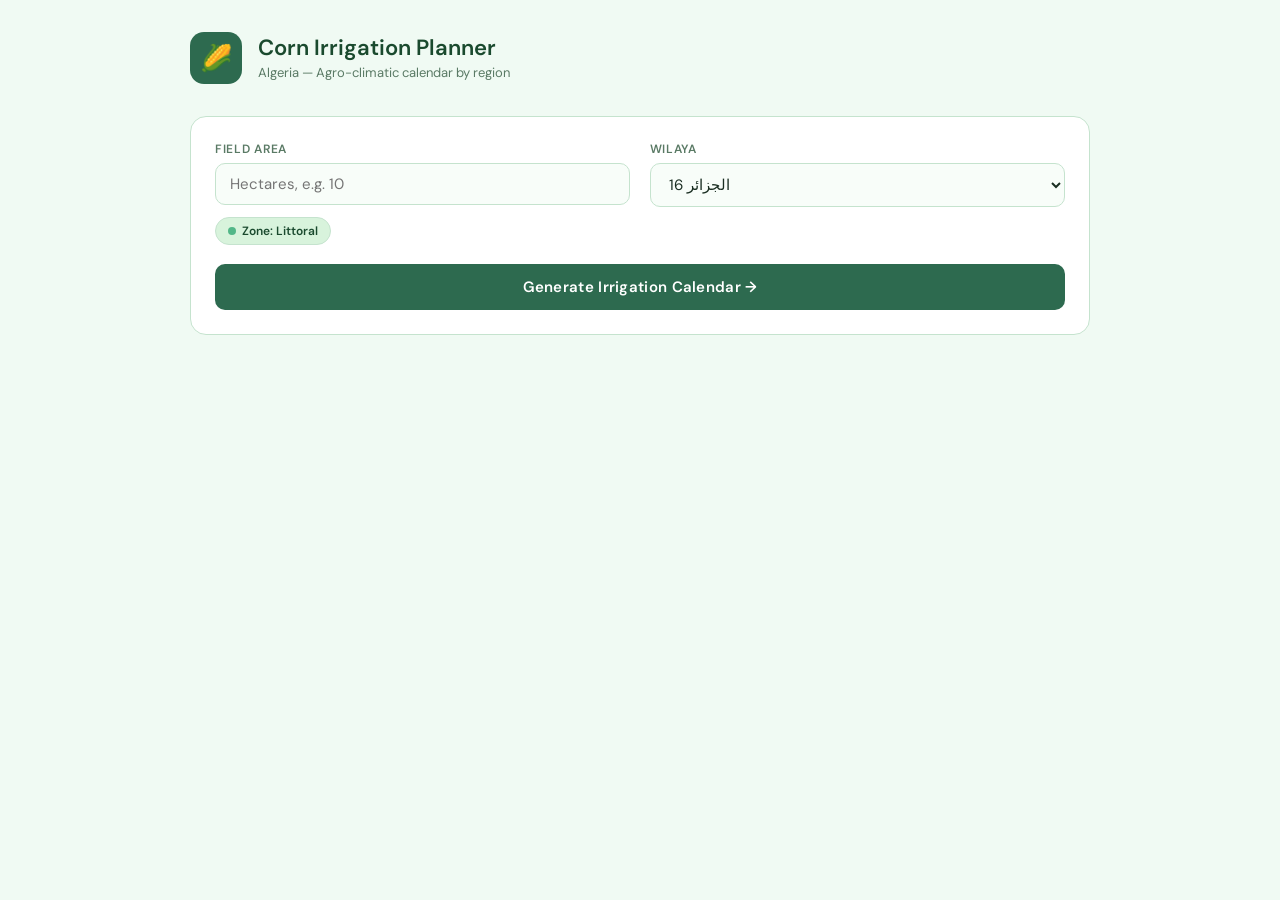
==== agriwebsite/index.html @ 546eb330 "Add files via upload" ====
<!DOCTYPE html>
<html lang="en">
<head>
<meta charset="UTF-8">
<meta name="viewport" content="width=device-width, initial-scale=1.0">
<title>Corn Irrigation Planner – Algeria</title>
<link rel="stylesheet" href="style.css">
</head>
<body>

<div class="wrapper">
  <div class="hero">
    <div class="hero-icon">🌽</div>
    <div>
      <h1>Corn Irrigation Planner</h1>
      <p>Algeria — Agro-climatic calendar by region</p>
    </div>
  </div>

  <div class="card">
    <div class="fields">
      <div class="field">
        <label>Field area</label>
        <input id="area" type="number" placeholder="Hectares, e.g. 10" min="0.1" step="0.1">
      </div>
      <div class="field">
        <label>Wilaya</label>
        <select id="wilaya">
          <option value="01">01 أدرار</option>
          <option value="02">02 الشلف</option>
          <option value="03">03 الأغواط</option>
          <option value="04">04 أم البواقي</option>
          <option value="05">05 باتنة</option>
          <option value="06">06 بجاية</option>
          <option value="07">07 بسكرة</option>
          <option value="08">08 بشار</option>
          <option value="09">09 البليدة</option>
          <option value="10">10 البويرة</option>
          <option value="11">11 تمنراست</option>
          <option value="12">12 تبسة</option>
          <option value="13">13 تلمسان</option>
          <option value="14">14 تيارت</option>
          <option value="15">15 تيزي وزو</option>
          <option value="16" selected>16 الجزائر</option>
          <option value="17">17 الجلفة</option>
          <option value="18">18 جيجل</option>
          <option value="19">19 سطيف</option>
          <option value="20">20 سعيدة</option>
          <option value="21">21 سكيكدة</option>
          <option value="22">22 سيدي بلعباس</option>
          <option value="23">23 عنابة</option>
          <option value="24">24 قالمة</option>
          <option value="25">25 قسنطينة</option>
          <option value="26">26 المدية</option>
          <option value="27">27 مستغانم</option>
          <option value="28">28 المسيلة</option>
          <option value="29">29 معسكر</option>
          <option value="30">30 ورقلة</option>
          <option value="31">31 وهران</option>
          <option value="32">32 البيض</option>
          <option value="33">33 إليزي</option>
          <option value="34">34 برج بوعريريج</option>
          <option value="35">35 بومرداس</option>
          <option value="36">36 الطارف</option>
          <option value="37">37 تندوف</option>
          <option value="38">38 تيسمسيلت</option>
          <option value="39">39 الوادي</option>
          <option value="40">40 خنشلة</option>
          <option value="41">41 سوق أهراس</option>
          <option value="42">42 تيبازة</option>
          <option value="43">43 ميلة</option>
          <option value="44">44 عين الدفلى</option>
          <option value="45">45 النعامة</option>
          <option value="46">46 عين تموشنت</option>
          <option value="47">47 غرداية</option>
          <option value="48">48 غليزان</option>
          <option value="49">49 تيميمون</option>
          <option value="50">50 برج باجي مختار</option>
          <option value="51">51 أولاد جلال</option>
          <option value="52">52 بني عباس</option>
          <option value="53">53 عين صالح</option>
          <option value="54">54 عين قزام</option>
          <option value="55">55 تقرت</option>
          <option value="56">56 جانت</option>
          <option value="57">57 المغير</option>
          <option value="58">58 المنيعة</option>
          <option value="59">59 آفلو</option>
          <option value="60">60 بريكة</option>
          <option value="61">61 القنطرة</option>
          <option value="62">62 بير العاتر</option>
          <option value="63">63 العريشة</option>
          <option value="64">64 قصر الشلالة</option>
          <option value="65">65 عين وسارة</option>
          <option value="66">66 مسعد</option>
          <option value="67">67 قصر البخاري</option>
          <option value="68">68 بوسعادة</option>
          <option value="69">69 الأبيض سيدي الشيخ</option>
        </select>
      </div>
    </div>
    <div id="zone-display"></div>
    <div id="error-msg" class="error"></div>
    <button class="btn" onclick="calculateCalendar()">Generate Irrigation Calendar →</button>
  </div>

  <div id="output">
    <div class="card">
      <div class="result-header">
        <div class="result-title" id="result-title"></div>
        <div class="result-meta" id="result-meta"></div>
      </div>
      <div class="summary-grid" id="summary-grid"></div>
      <div style="overflow-x:auto;">
        <table>
          <thead>
            <tr>
              <th>Month</th>
              <th>ETc (mm/month)</th>
              <th>Net Need (mm)</th>
              <th>Water / Month (m³)</th>
              <th>Irrigations</th>
              <th>Per Irrigation (m³)</th>
              <th>Volume Bar</th>
            </tr>
          </thead>
          <tbody id="tbody"></tbody>
        </table>
      </div>
    </div>
  </div>
</div>

<script src="script.js"></script>
</body>
</html>
---- agriwebsite/style.css ----
@import url('https://fonts.googleapis.com/css2?family=DM+Sans:wght@400;500;600&family=DM+Mono:wght@400;500&display=swap');

*, *::before, *::after {
  box-sizing: border-box;
  margin: 0;
  padding: 0;
}

:root {
  --green-dark:  #1a4a2e;
  --green-mid:   #2d6a4f;
  --green-light: #52b788;
  --green-pale:  #d8f3dc;
  --bg:          #f0faf3;
  --card:        #ffffff;
  --text:        #1a2e22;
  --muted:       #5a7a65;
  --border:      #c5e3ce;
  --font:        'DM Sans', sans-serif;
  --mono:        'DM Mono', monospace;
}

body {
  font-family: var(--font);
  background: var(--bg);
  color: var(--text);
  padding: 2rem 1rem;
  min-height: 100vh;
}

.wrapper {
  max-width: 900px;
  margin: 0 auto;
}

/* ── Hero ─────────────────────────────────── */
.hero {
  display: flex;
  align-items: center;
  gap: 16px;
  margin-bottom: 2rem;
}

.hero-icon {
  width: 52px;
  height: 52px;
  background: var(--green-mid);
  border-radius: 14px;
  display: flex;
  align-items: center;
  justify-content: center;
  font-size: 26px;
  flex-shrink: 0;
}

.hero h1 {
  font-size: 22px;
  font-weight: 600;
  color: var(--green-dark);
  line-height: 1.2;
}

.hero p {
  font-size: 13px;
  color: var(--muted);
  margin-top: 3px;
}

/* ── Card ─────────────────────────────────── */
.card {
  background: var(--card);
  border: 1px solid var(--border);
  border-radius: 16px;
  padding: 1.5rem;
  margin-bottom: 1.5rem;
}

/* ── Form fields ──────────────────────────── */
.fields {
  display: grid;
  grid-template-columns: 1fr 1fr;
  gap: 1.2rem;
}

@media (max-width: 580px) {
  .fields { grid-template-columns: 1fr; }
}

.field label {
  display: block;
  font-size: 12px;
  font-weight: 600;
  color: var(--muted);
  text-transform: uppercase;
  letter-spacing: 0.06em;
  margin-bottom: 6px;
}

.field input,
.field select {
  width: 100%;
  padding: 10px 14px;
  font-family: var(--font);
  font-size: 15px;
  border: 1.5px solid var(--border);
  border-radius: 10px;
  background: #f8fdf9;
  color: var(--text);
  outline: none;
  transition: border-color 0.18s, box-shadow 0.18s;
}

.field input:focus,
.field select:focus {
  border-color: var(--green-light);
  box-shadow: 0 0 0 3px rgba(82, 183, 136, 0.18);
}

/* ── Zone badge ───────────────────────────── */
.zone-badge {
  display: inline-flex;
  align-items: center;
  gap: 6px;
  padding: 5px 12px;
  border-radius: 20px;
  font-size: 12px;
  font-weight: 600;
  background: var(--green-pale);
  color: var(--green-dark);
  margin-top: 10px;
  border: 1px solid var(--border);
}

.zone-dot {
  width: 8px;
  height: 8px;
  border-radius: 50%;
  background: var(--green-light);
}

/* ── Error message ────────────────────────── */
.error {
  background: #fff3f3;
  border: 1px solid #fcc;
  color: #c0392b;
  padding: 10px 14px;
  border-radius: 8px;
  font-size: 13px;
  margin-top: 0.8rem;
  display: none;
}

/* ── Button ───────────────────────────────── */
.btn {
  width: 100%;
  padding: 13px;
  margin-top: 1.2rem;
  background: var(--green-mid);
  color: white;
  border: none;
  border-radius: 10px;
  font-family: var(--font);
  font-size: 15px;
  font-weight: 600;
  cursor: pointer;
  letter-spacing: 0.02em;
  transition: background 0.18s, transform 0.1s;
}

.btn:hover  { background: var(--green-dark); }
.btn:active { transform: scale(0.98); }

/* ── Result header ────────────────────────── */
.result-header {
  display: flex;
  align-items: center;
  justify-content: space-between;
  flex-wrap: wrap;
  gap: 8px;
  margin-bottom: 1.2rem;
}

.result-title {
  font-size: 15px;
  font-weight: 600;
  color: var(--green-dark);
}

.result-meta {
  font-size: 12px;
  color: var(--muted);
}

/* ── Summary stat cards ───────────────────── */
.summary-grid {
  display: grid;
  grid-template-columns: repeat(3, 1fr);
  gap: 10px;
  margin-bottom: 1.4rem;
}

@media (max-width: 480px) {
  .summary-grid { grid-template-columns: 1fr 1fr; }
}

.stat {
  background: #f0faf3;
  border: 1px solid var(--border);
  border-radius: 10px;
  padding: 12px 14px;
}

.stat-label {
  font-size: 11px;
  font-weight: 600;
  color: var(--muted);
  text-transform: uppercase;
  letter-spacing: 0.05em;
}

.stat-value {
  font-size: 20px;
  font-weight: 600;
  color: var(--green-dark);
  margin-top: 3px;
  font-family: var(--mono);
}

.stat-unit {
  font-size: 11px;
  color: var(--muted);
}

/* ── Table ────────────────────────────────── */
table {
  width: 100%;
  border-collapse: collapse;
  font-size: 14px;
}

thead tr {
  background: var(--green-dark);
}

thead th {
  padding: 10px 12px;
  text-align: left;
  color: white;
  font-weight: 500;
  font-size: 12px;
  text-transform: uppercase;
  letter-spacing: 0.06em;
}

tbody tr {
  border-bottom: 1px solid var(--border);
  transition: background 0.12s;
}

tbody tr:hover { background: #f5fcf7; }

tbody td {
  padding: 11px 12px;
  color: var(--text);
}

.td-num {
  font-family: var(--mono);
  font-size: 13px;
}

.month-name {
  font-weight: 600;
  color: var(--green-dark);
}

/* ── Badges ───────────────────────────────── */
.badge-no {
  display: inline-block;
  font-size: 11px;
  padding: 2px 8px;
  background: #f0faf3;
  color: var(--muted);
  border-radius: 20px;
  border: 1px solid var(--border);
}

.badge-irr {
  display: inline-block;
  font-size: 11px;
  padding: 2px 8px;
  background: var(--green-pale);
  color: var(--green-dark);
  border-radius: 20px;
  border: 1px solid #a8d5b5;
  font-weight: 600;
}

/* ── Volume bar ───────────────────────────── */
.bar-wrap {
  display: flex;
  align-items: center;
  gap: 8px;
}

.bar-bg {
  flex: 1;
  height: 6px;
  background: var(--border);
  border-radius: 3px;
  overflow: hidden;
}

.bar-fill {
  height: 100%;
  background: var(--green-light);
  border-radius: 3px;
}

/* ── Output section hidden until calculated ─ */
#output { display: none; }
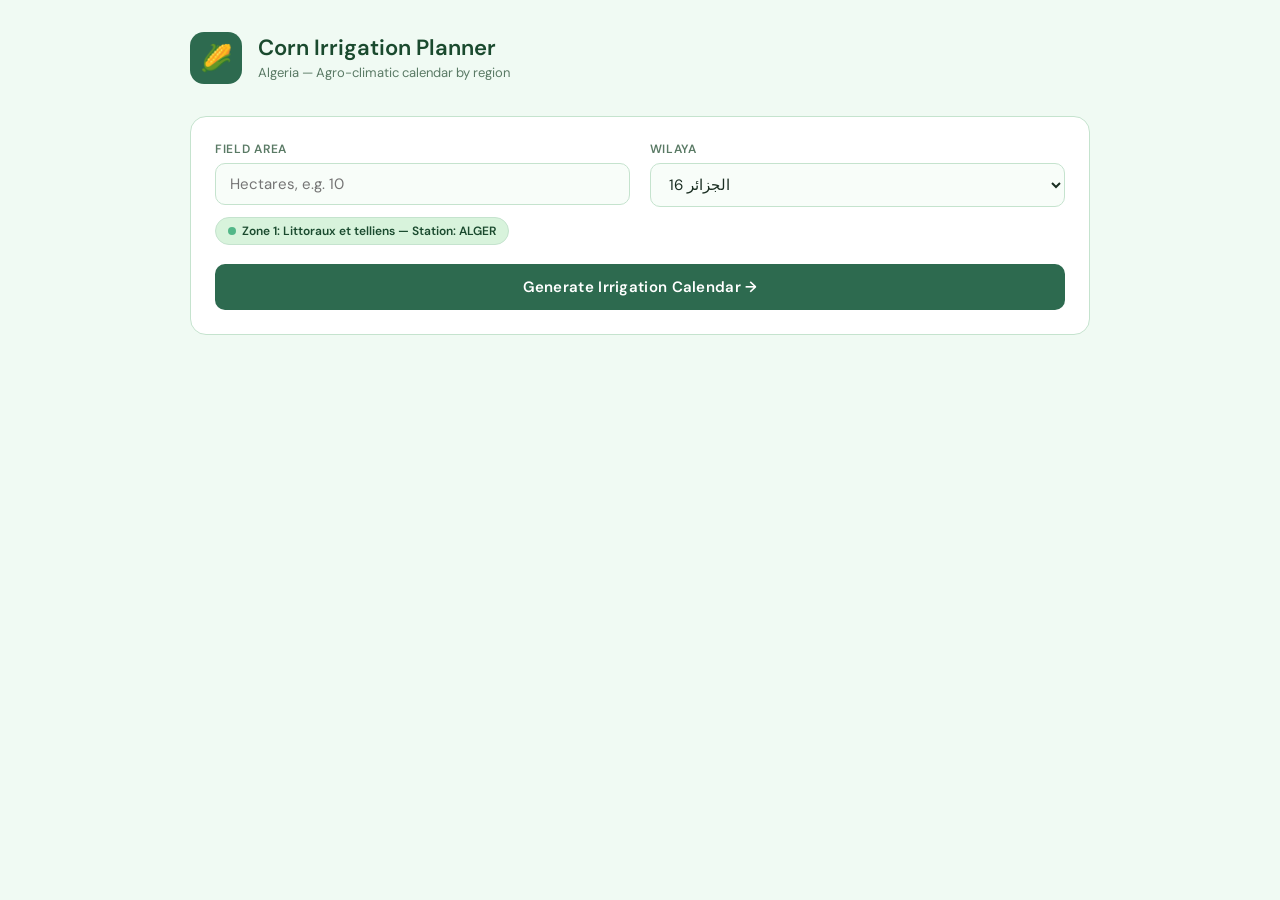
==== commit 96233dea: "Add files via upload" ====
--- a/agriwebsite/index.html
+++ b/agriwebsite/index.html
@@ -26,75 +26,33 @@
       <div class="field">
         <label>Wilaya</label>
         <select id="wilaya">
-          <option value="01">01 أدرار</option>
-          <option value="02">02 الشلف</option>
-          <option value="03">03 الأغواط</option>
-          <option value="04">04 أم البواقي</option>
-          <option value="05">05 باتنة</option>
-          <option value="06">06 بجاية</option>
-          <option value="07">07 بسكرة</option>
-          <option value="08">08 بشار</option>
-          <option value="09">09 البليدة</option>
-          <option value="10">10 البويرة</option>
-          <option value="11">11 تمنراست</option>
-          <option value="12">12 تبسة</option>
-          <option value="13">13 تلمسان</option>
-          <option value="14">14 تيارت</option>
-          <option value="15">15 تيزي وزو</option>
-          <option value="16" selected>16 الجزائر</option>
-          <option value="17">17 الجلفة</option>
-          <option value="18">18 جيجل</option>
-          <option value="19">19 سطيف</option>
-          <option value="20">20 سعيدة</option>
-          <option value="21">21 سكيكدة</option>
-          <option value="22">22 سيدي بلعباس</option>
-          <option value="23">23 عنابة</option>
-          <option value="24">24 قالمة</option>
-          <option value="25">25 قسنطينة</option>
-          <option value="26">26 المدية</option>
-          <option value="27">27 مستغانم</option>
-          <option value="28">28 المسيلة</option>
-          <option value="29">29 معسكر</option>
-          <option value="30">30 ورقلة</option>
-          <option value="31">31 وهران</option>
-          <option value="32">32 البيض</option>
-          <option value="33">33 إليزي</option>
-          <option value="34">34 برج بوعريريج</option>
-          <option value="35">35 بومرداس</option>
-          <option value="36">36 الطارف</option>
-          <option value="37">37 تندوف</option>
-          <option value="38">38 تيسمسيلت</option>
-          <option value="39">39 الوادي</option>
-          <option value="40">40 خنشلة</option>
-          <option value="41">41 سوق أهراس</option>
-          <option value="42">42 تيبازة</option>
-          <option value="43">43 ميلة</option>
-          <option value="44">44 عين الدفلى</option>
-          <option value="45">45 النعامة</option>
-          <option value="46">46 عين تموشنت</option>
-          <option value="47">47 غرداية</option>
-          <option value="48">48 غليزان</option>
-          <option value="49">49 تيميمون</option>
-          <option value="50">50 برج باجي مختار</option>
-          <option value="51">51 أولاد جلال</option>
-          <option value="52">52 بني عباس</option>
-          <option value="53">53 عين صالح</option>
-          <option value="54">54 عين قزام</option>
-          <option value="55">55 تقرت</option>
-          <option value="56">56 جانت</option>
-          <option value="57">57 المغير</option>
-          <option value="58">58 المنيعة</option>
-          <option value="59">59 آفلو</option>
-          <option value="60">60 بريكة</option>
-          <option value="61">61 القنطرة</option>
-          <option value="62">62 بير العاتر</option>
-          <option value="63">63 العريشة</option>
-          <option value="64">64 قصر الشلالة</option>
-          <option value="65">65 عين وسارة</option>
-          <option value="66">66 مسعد</option>
-          <option value="67">67 قصر البخاري</option>
-          <option value="68">68 بوسعادة</option>
-          <option value="69">69 الأبيض سيدي الشيخ</option>
+          <optgroup label="Zone 1 — Littoraux et telliens">
+            <option value="16">16 الجزائر</option>
+            <option value="31">31 وهران</option>
+            <option value="23">23 عنابة</option>
+            <option value="21">21 سكيكدة</option>
+            <option value="22">22 سيدي بلعباس</option>
+            <option value="25">25 قسنطينة</option>
+          </optgroup>
+          <optgroup label="Zone 2 — Hauts plateaux et steppiques">
+            <option value="19">19 سطيف</option>
+            <option value="17">17 الجلفة</option>
+            <option value="12">12 تبسة</option>
+            <option value="20">20 سعيدة (عين صفراء)</option>
+            <option value="03">03 الأغواط</option>
+            <option value="07">07 بسكرة</option>
+            <option value="08">08 بشار</option>
+          </optgroup>
+          <optgroup label="Zone 3 — Saharien">
+            <option value="01">01 أدرار</option>
+            <option value="30">30 ورقلة</option>
+            <option value="47">47 غرداية</option>
+            <option value="55">55 تقرت</option>
+            <option value="53">53 عين صالح</option>
+            <option value="11">11 تمنراست</option>
+            <option value="37">37 تندوف</option>
+            <option value="56">56 جانت</option>
+          </optgroup>
         </select>
       </div>
     </div>
@@ -116,10 +74,11 @@
             <tr>
               <th>Month</th>
               <th>ETc (mm/month)</th>
-              <th>Net Need (mm)</th>
+              <th>Net Need NI (mm)</th>
               <th>Water / Month (m³)</th>
               <th>Irrigations</th>
               <th>Per Irrigation (m³)</th>
+              <th>Frequency</th>
               <th>Volume Bar</th>
             </tr>
           </thead>
--- a/agriwebsite/style.css
+++ b/agriwebsite/style.css
@@ -116,6 +116,16 @@
   box-shadow: 0 0 0 3px rgba(82, 183, 136, 0.18);
 }
 
+optgroup {
+  font-weight: 700;
+  color: var(--green-dark);
+}
+
+optgroup option {
+  font-weight: 400;
+  color: var(--text);
+}
+
 /* ── Zone badge ───────────────────────────── */
 .zone-badge {
   display: inline-flex;
